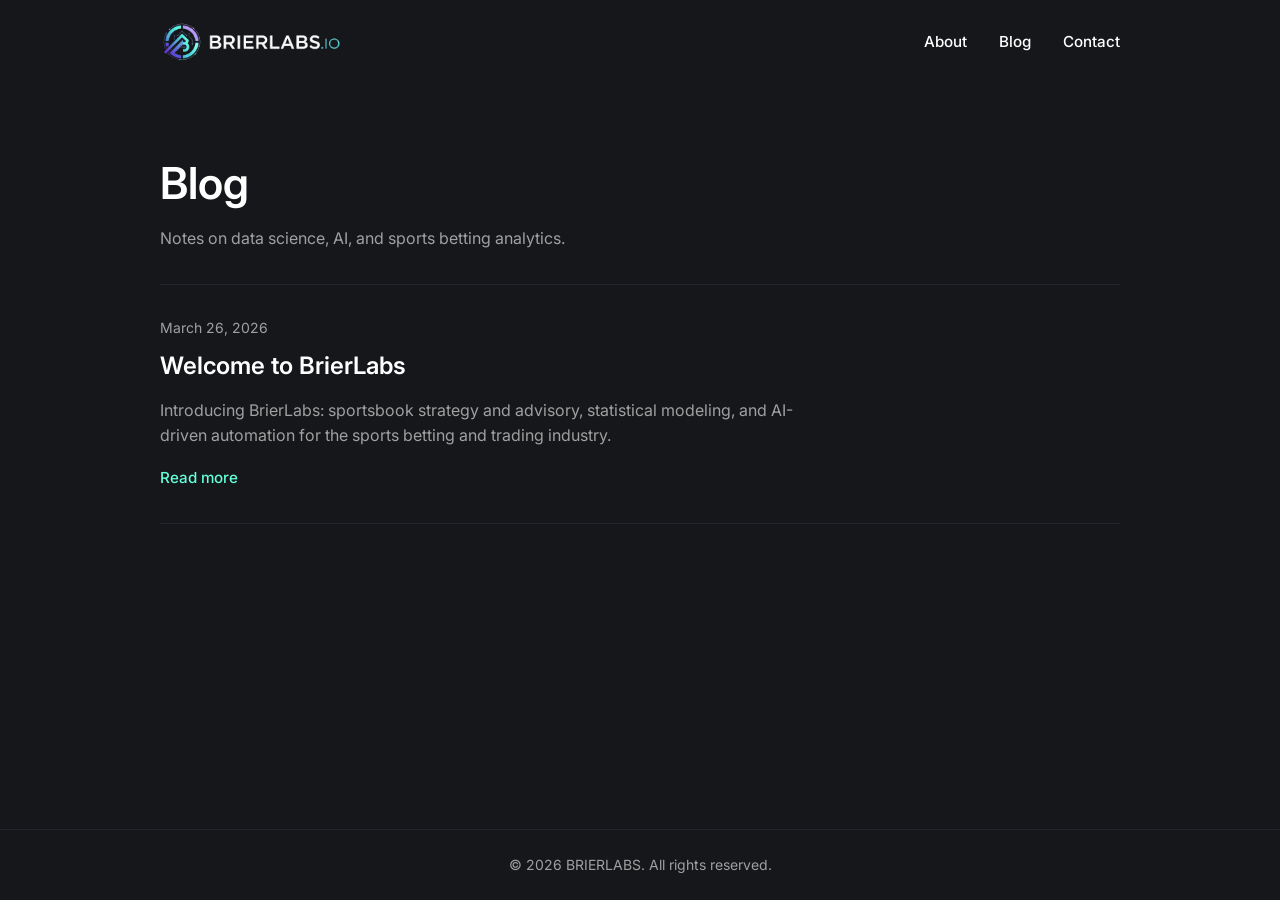
==== blog/index.html @ 281092f9 "brand alignment" ====
<!DOCTYPE html>
<html lang="en">
<head>
  <meta charset="UTF-8">
  <meta name="viewport" content="width=device-width, initial-scale=1.0">
  <title>Blog — BRIERLABS.IO</title>
  <link rel="icon" type="image/png" href="../assets/logo.png">
  <link rel="apple-touch-icon" href="../assets/logo.png">
  <meta name="description" content="Notes on data science, AI, and sports betting analytics from BrierLabs — modeling, pricing, and building with modern AI tools.">
  <link rel="canonical" href="https://brierlabs.io/blog/">
  <link rel="preconnect" href="https://fonts.googleapis.com">
  <link rel="preconnect" href="https://fonts.gstatic.com" crossorigin>
  <link href="https://fonts.googleapis.com/css2?family=Inter:wght@300;400;500;600;700&display=swap" rel="stylesheet">
  <link rel="stylesheet" href="../styles.css?v=5">
</head>
<body>
  <header class="site-header">
    <a href="/" class="logo">
      <img src="../assets/logo_header.png" alt="BrierLabs" class="logo-img">
    </a>
    <nav>
      <a href="/#about">About</a>
      <a href="/blog/">Blog</a>
      <a href="/#contact">Contact</a>
    </nav>
  </header>

  <main>
    <section class="blog-header">
      <h1>Blog</h1>
      <p class="blog-intro">Notes on data science, AI, and sports betting analytics.</p>
    </section>

    <section class="blog-list">
      <article class="blog-card">
        <time class="blog-date" datetime="2026-03-26">March 26, 2026</time>
        <h2><a href="welcome-to-brierlabs.html">Welcome to BrierLabs</a></h2>
        <p>Introducing BrierLabs: sportsbook strategy and advisory, statistical modeling, and AI-driven automation for the sports betting and trading industry.</p>
        <a href="welcome-to-brierlabs.html" class="blog-read-more">Read more</a>
      </article>
    </section>
  </main>

  <footer class="site-footer">
    <p>&copy; <span id="year"></span> BRIERLABS. All rights reserved.</p>
  </footer>

  <script>
    document.getElementById('year').textContent = new Date().getFullYear();
  </script>
</body>
</html>
---- styles.css ----
/* BRIERLABS.IO — harmonized with logo */
:root {
  --bg: #16171b;
  --surface: #23252c;
  --text: #ffffff;
  --text-muted: #a0a0a0;
  --accent-cyan: #64ffda;
  --accent-purple: #6a5ae0;
  --accent-soft: rgba(100, 255, 218, 0.15);
}

*,
*::before,
*::after {
  box-sizing: border-box;
}

html {
  scroll-behavior: smooth;
}

body {
  margin: 0;
  font-family: 'Inter', system-ui, sans-serif;
  font-weight: 400;
  background: var(--bg);
  color: var(--text);
  line-height: 1.6;
  min-height: 100vh;
  display: flex;
  flex-direction: column;
}

/* Header */
.site-header {
  display: flex;
  justify-content: space-between;
  align-items: center;
  padding: 1.25rem 2rem;
  max-width: 64rem;
  margin: 0 auto;
  width: 100%;
}

.logo {
  display: flex;
  align-items: center;
  text-decoration: none;
}

.logo-img {
  display: block;
  height: 44px;
  width: auto;
  object-fit: contain;
  object-position: left center;
}

.site-header nav {
  display: flex;
  gap: 2rem;
}

.site-header nav a {
  color: var(--text);
  text-decoration: none;
  font-weight: 500;
  font-size: 0.95rem;
  transition: color 0.2s ease;
}

.site-header nav a:hover {
  color: var(--accent-cyan);
}

/* Main */
main {
  flex: 1;
  max-width: 64rem;
  margin: 0 auto;
  padding: 0 2rem 4rem;
  width: 100%;
}

/* Hero */
.hero {
  padding: 6rem 0 5rem;
  text-align: center;
}

.hero h1 {
  font-family: 'Inter', sans-serif;
  font-size: clamp(2.5rem, 6vw, 4rem);
  font-weight: 600;
  margin: 0 0 1rem;
  letter-spacing: -0.02em;
  line-height: 1.15;
}

.hero .tagline {
  font-size: 1.2rem;
  color: var(--text-muted);
  max-width: 32rem;
  margin: 0 auto 2rem;
  font-weight: 300;
}

.cta {
  display: inline-block;
  padding: 0.75rem 1.75rem;
  background: linear-gradient(135deg, var(--accent-cyan), var(--accent-purple));
  color: var(--bg);
  text-decoration: none;
  font-weight: 600;
  border-radius: 6px;
  transition: opacity 0.2s ease, transform 0.2s ease;
}

.cta:hover {
  opacity: 0.9;
  transform: translateY(-1px);
}

/* Sections */
.about,
.contact {
  padding: 3rem 0;
  border-top: 1px solid var(--surface);
}

.about h2,
.contact h2 {
  font-family: 'Inter', sans-serif;
  font-size: 1.5rem;
  font-weight: 600;
  margin: 0 0 0.75rem;
}

.about p,
.contact p {
  color: var(--text-muted);
  margin: 0 0 1rem;
  max-width: 40rem;
}

.about-lead {
  font-size: 1.1rem;
  max-width: 42rem;
}

.founder-profile {
  display: grid;
  grid-template-columns: minmax(200px, 280px) 1fr;
  gap: 2.5rem;
  align-items: start;
  margin: 2.5rem 0 3rem;
  padding: 2rem 0;
  border-top: 1px solid var(--surface);
  border-bottom: 1px solid var(--surface);
}

.founder-photo {
  width: 100%;
  max-width: 280px;
  aspect-ratio: 1;
  object-fit: cover;
  border-radius: 8px;
  border: 1px solid var(--surface);
}

.founder-bio p {
  max-width: none;
}

.founder-bio p:last-child {
  margin-bottom: 0;
}

.services-heading {
  font-size: 1.25rem;
  font-weight: 600;
  margin: 0 0 1.5rem;
}

.services-grid {
  display: grid;
  grid-template-columns: repeat(auto-fit, minmax(240px, 1fr));
  gap: 1.5rem;
}

.service-item {
  padding: 1.5rem;
  background: var(--surface);
  border-radius: 8px;
}

.service-item h3 {
  font-size: 1.1rem;
  font-weight: 600;
  margin: 0 0 0.5rem;
}

.service-item p {
  margin: 0;
  font-size: 0.95rem;
  max-width: none;
}

.contact .calendly-inline-widget {
  margin-top: 1.5rem;
  width: 100%;
  max-width: 100%;
}

/* Footer */
.site-footer {
  padding: 1.5rem 2rem;
  border-top: 1px solid var(--surface);
  text-align: center;
}

.site-footer p {
  margin: 0;
  font-size: 0.875rem;
  color: var(--text-muted);
}

/* Blog */
.blog-header {
  padding: 4rem 0 2rem;
}

.blog-header h1 {
  font-size: clamp(2rem, 5vw, 2.75rem);
  font-weight: 600;
  margin: 0 0 0.5rem;
}

.blog-intro {
  color: var(--text-muted);
  margin: 0;
  max-width: 40rem;
}

.blog-list {
  padding: 2rem 0 4rem;
  border-top: 1px solid var(--surface);
}

.blog-card {
  padding: 2rem 0;
  border-bottom: 1px solid var(--surface);
}

.blog-card:first-child {
  padding-top: 0;
}

.blog-date {
  display: block;
  font-size: 0.875rem;
  color: var(--text-muted);
  margin-bottom: 0.5rem;
}

.blog-card h2 {
  font-size: 1.5rem;
  font-weight: 600;
  margin: 0 0 0.75rem;
}

.blog-card h2 a {
  color: var(--text);
  text-decoration: none;
  transition: color 0.2s ease;
}

.blog-card h2 a:hover {
  color: var(--accent-cyan);
}

.blog-card p {
  color: var(--text-muted);
  margin: 0 0 1rem;
  max-width: 40rem;
}

.blog-read-more {
  color: var(--accent-cyan);
  text-decoration: none;
  font-weight: 500;
  font-size: 0.95rem;
}

.blog-read-more:hover {
  text-decoration: underline;
}

.blog-post {
  padding: 3rem 0 4rem;
  max-width: 42rem;
}

.blog-back {
  display: inline-block;
  color: var(--text-muted);
  text-decoration: none;
  font-size: 0.95rem;
  margin-bottom: 1.5rem;
  transition: color 0.2s ease;
}

.blog-back:hover {
  color: var(--accent-cyan);
}

.blog-post h1 {
  font-size: clamp(2rem, 5vw, 2.75rem);
  font-weight: 600;
  margin: 0 0 1.5rem;
  line-height: 1.2;
}

.blog-post h2 {
  font-size: 1.35rem;
  font-weight: 600;
  margin: 2rem 0 0.75rem;
}

.blog-post p,
.blog-post li {
  color: var(--text-muted);
  margin: 0 0 1rem;
}

.blog-post ul {
  margin: 0 0 1.5rem;
  padding-left: 1.25rem;
}

.blog-post li {
  margin-bottom: 0.5rem;
}

.blog-post .cta {
  margin-top: 2rem;
}

@media (max-width: 640px) {
  .site-header,
  main {
    padding-left: 1.25rem;
    padding-right: 1.25rem;
  }

  .logo-img {
    height: 36px;
  }

  .hero {
    padding: 4rem 0 3rem;
  }

  .site-header nav {
    gap: 1.25rem;
  }

  .founder-profile {
    grid-template-columns: 1fr;
    gap: 1.5rem;
    margin: 2rem 0;
    padding: 1.5rem 0;
  }

  .founder-photo {
    max-width: 220px;
    margin: 0 auto;
  }
}
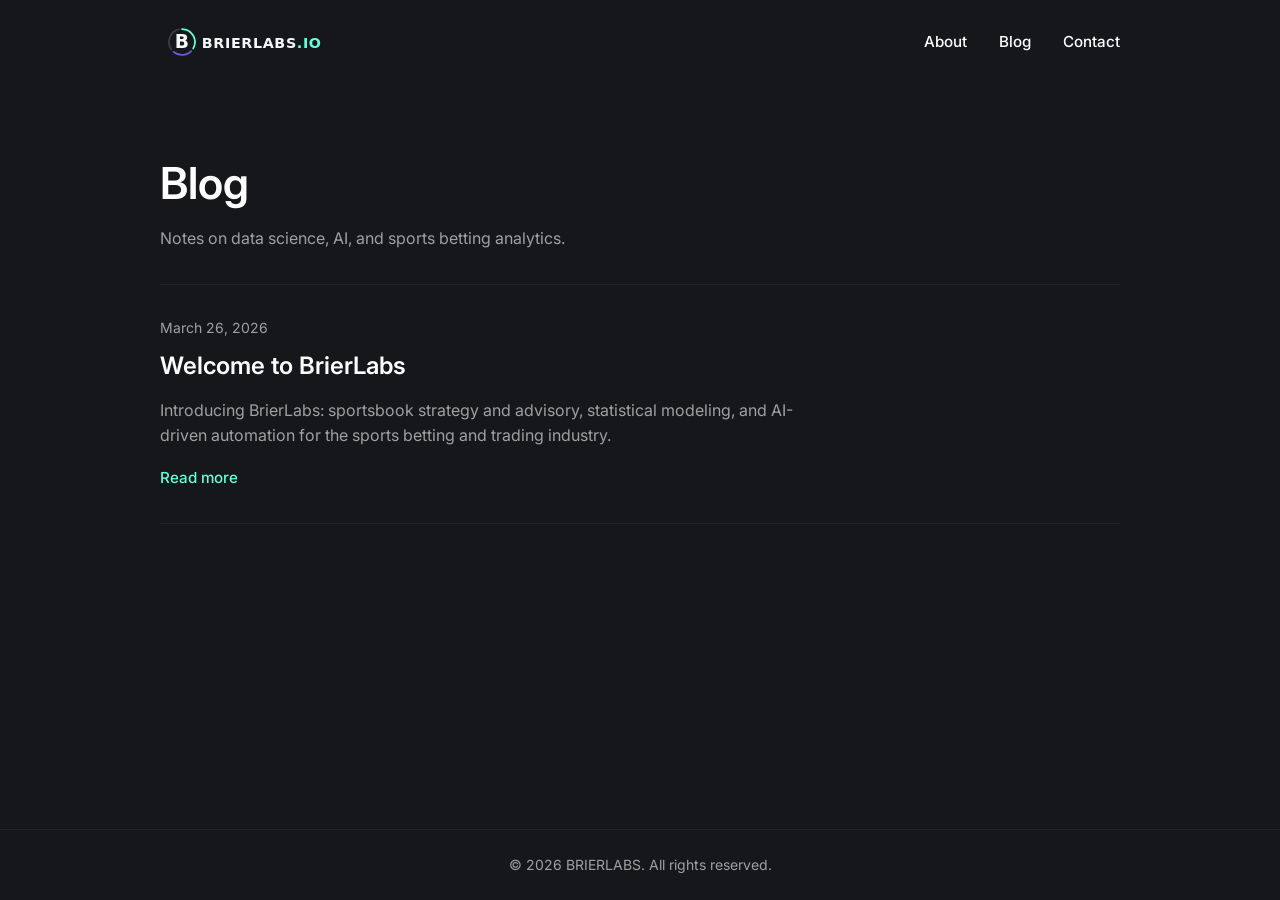
==== commit a8ab8a43: "Switch to Gauge logo concept: SVG lockup, new favicon/touch icon/og-image, retire old logo Co-author" ====
--- a/blog/index.html
+++ b/blog/index.html
@@ -5,8 +5,8 @@
   <meta charset="UTF-8">
   <meta name="viewport" content="width=device-width, initial-scale=1.0">
   <title>Blog — BRIERLABS.IO</title>
-  <link rel="icon" type="image/png" href="../assets/logo.png">
-  <link rel="apple-touch-icon" href="../assets/logo.png">
+  <link rel="icon" type="image/png" sizes="32x32" href="../assets/favicon-32.png">
+  <link rel="apple-touch-icon" href="../assets/apple-touch-icon.png">
   <meta name="description" content="Notes on data science, AI, and sports betting analytics from BrierLabs — modeling, pricing, and building with modern AI tools.">
   <link rel="canonical" href="https://brierlabs.io/blog/">
   <link rel="preconnect" href="https://fonts.googleapis.com">
@@ -17,7 +17,7 @@
 <body>
   <header class="site-header">
     <a href="/" class="logo">
-      <img src="../assets/logo_header.png" alt="BrierLabs" class="logo-img">
+      <img src="../assets/brierlabs_lockup.svg" alt="BrierLabs" class="logo-img">
     </a>
     <nav>
       <a href="/#about">About</a>
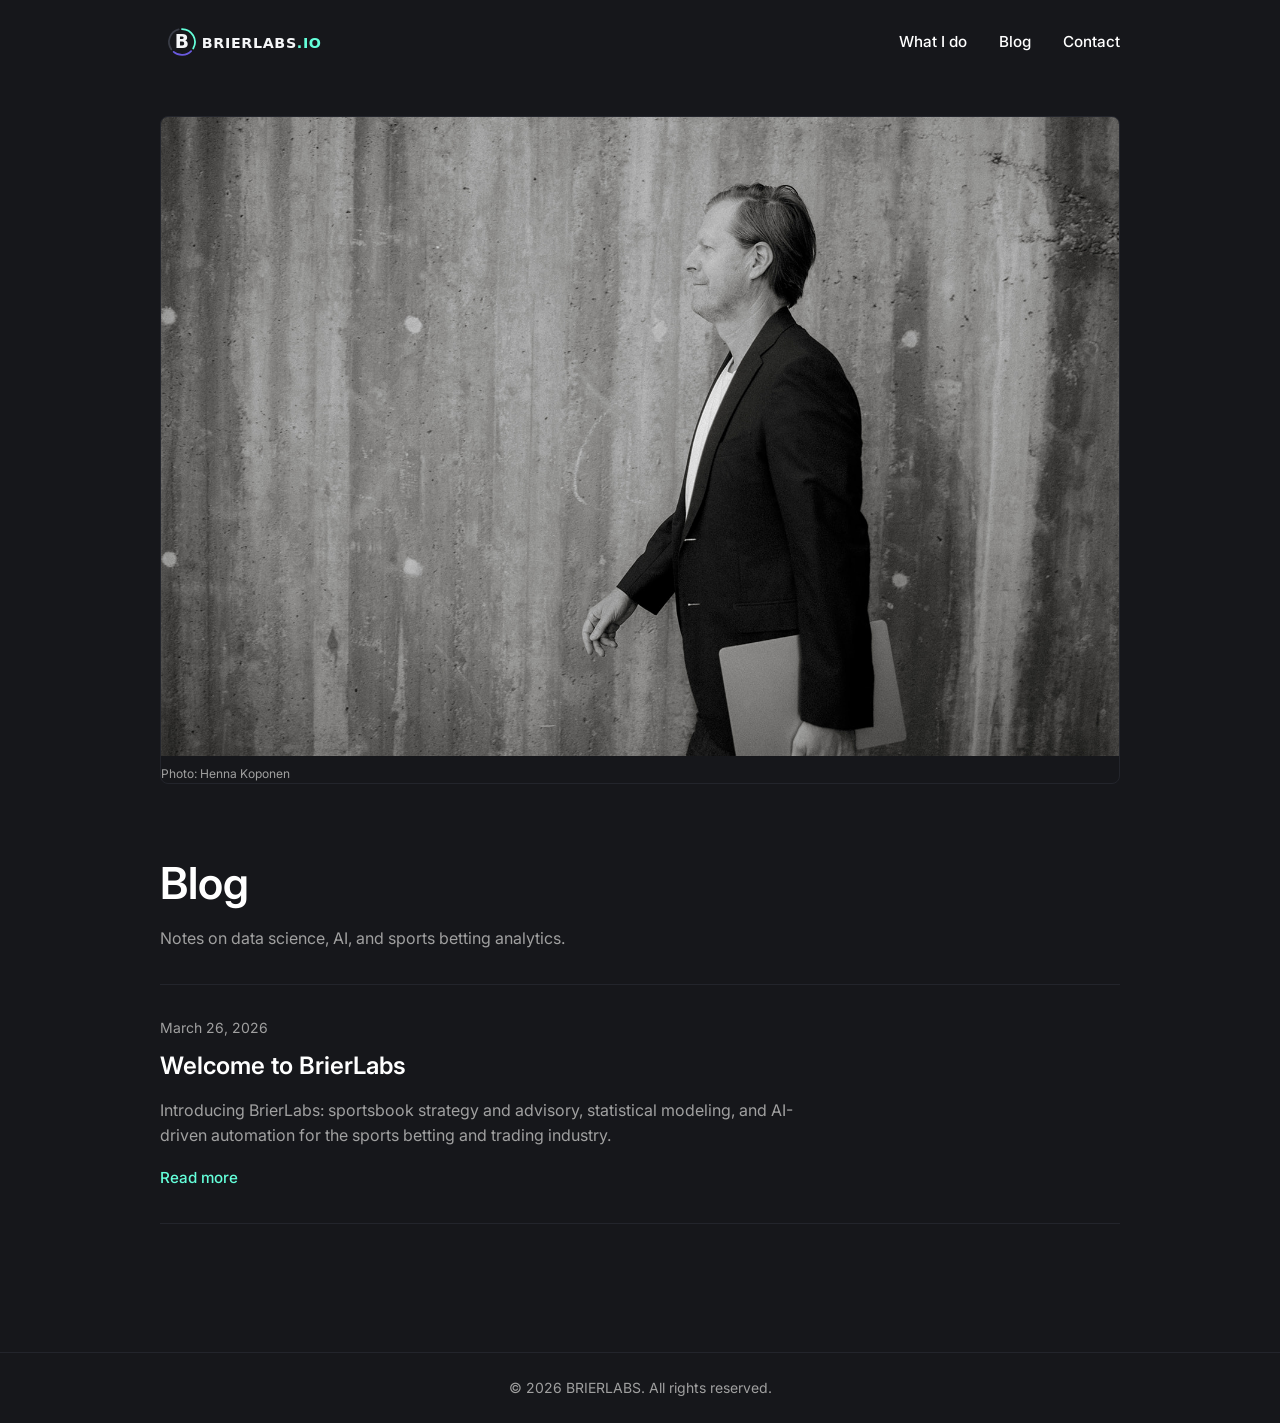
==== commit 1f83eb11: "Update site photos, rename About to What I do, and add photo credits. Replace the old profile image " ====
--- a/blog/index.html
+++ b/blog/index.html
@@ -12,7 +12,7 @@
   <link rel="preconnect" href="https://fonts.googleapis.com">
   <link rel="preconnect" href="https://fonts.gstatic.com" crossorigin>
   <link href="https://fonts.googleapis.com/css2?family=Inter:wght@300;400;500;600;700&display=swap" rel="stylesheet">
-  <link rel="stylesheet" href="../styles.css?v=5">
+  <link rel="stylesheet" href="../styles.css?v=7">
 </head>
 <body>
   <header class="site-header">
@@ -20,13 +20,18 @@
       <img src="../assets/brierlabs_lockup.svg" alt="BrierLabs" class="logo-img">
     </a>
     <nav>
-      <a href="/#about">About</a>
+      <a href="/#what-i-do">What I do</a>
       <a href="/blog/">Blog</a>
       <a href="/#contact">Contact</a>
     </nav>
   </header>
 
   <main>
+    <figure class="blog-feature-photo">
+      <img src="../assets/niko-walking.jpg" alt="Niko Marttinen, founder of BrierLabs" width="1600" height="1067">
+      <figcaption class="photo-credit">Photo: Henna Koponen</figcaption>
+    </figure>
+
     <section class="blog-header">
       <h1>Blog</h1>
       <p class="blog-intro">Notes on data science, AI, and sports betting analytics.</p>
--- a/styles.css
+++ b/styles.css
@@ -84,7 +84,7 @@
 
 /* Hero */
 .hero {
-  padding: 6rem 0 5rem;
+  padding: 6rem 0 3rem;
   text-align: center;
 }
 
@@ -122,13 +122,13 @@
 }
 
 /* Sections */
-.about,
+.what-i-do,
 .contact {
-  padding: 3rem 0;
+  padding: 2rem 0 3rem;
   border-top: 1px solid var(--surface);
 }
 
-.about h2,
+.what-i-do h2,
 .contact h2 {
   font-family: 'Inter', sans-serif;
   font-size: 1.5rem;
@@ -136,14 +136,14 @@
   margin: 0 0 0.75rem;
 }
 
-.about p,
+.what-i-do p,
 .contact p {
   color: var(--text-muted);
   margin: 0 0 1rem;
   max-width: 40rem;
 }
 
-.about-lead {
+.what-i-do-lead {
   font-size: 1.1rem;
   max-width: 42rem;
 }
@@ -159,13 +159,25 @@
   border-bottom: 1px solid var(--surface);
 }
 
+.founder-photo-wrap {
+  margin: 0;
+  max-width: 280px;
+}
+
 .founder-photo {
+  display: block;
   width: 100%;
   max-width: 280px;
-  aspect-ratio: 1;
-  object-fit: cover;
+  height: auto;
   border-radius: 8px;
   border: 1px solid var(--surface);
+}
+
+.photo-credit {
+  margin: 0.5rem 0 0;
+  font-size: 0.75rem;
+  color: var(--text-muted);
+  text-align: left;
 }
 
 .founder-bio p {
@@ -226,6 +238,22 @@
 }
 
 /* Blog */
+.blog-feature-photo {
+  margin: 2rem 0 0;
+  padding: 0;
+  width: 100%;
+  border-radius: 8px;
+  overflow: hidden;
+  border: 1px solid var(--surface);
+}
+
+.blog-feature-photo img {
+  display: block;
+  width: 100%;
+  max-width: 1600px;
+  height: auto;
+}
+
 .blog-header {
   padding: 4rem 0 2rem;
 }
@@ -372,8 +400,12 @@
     padding: 1.5rem 0;
   }
 
-  .founder-photo {
+  .founder-photo-wrap {
     max-width: 220px;
     margin: 0 auto;
   }
-}
+
+  .blog-feature-photo {
+    margin-top: 1.5rem;
+  }
+}
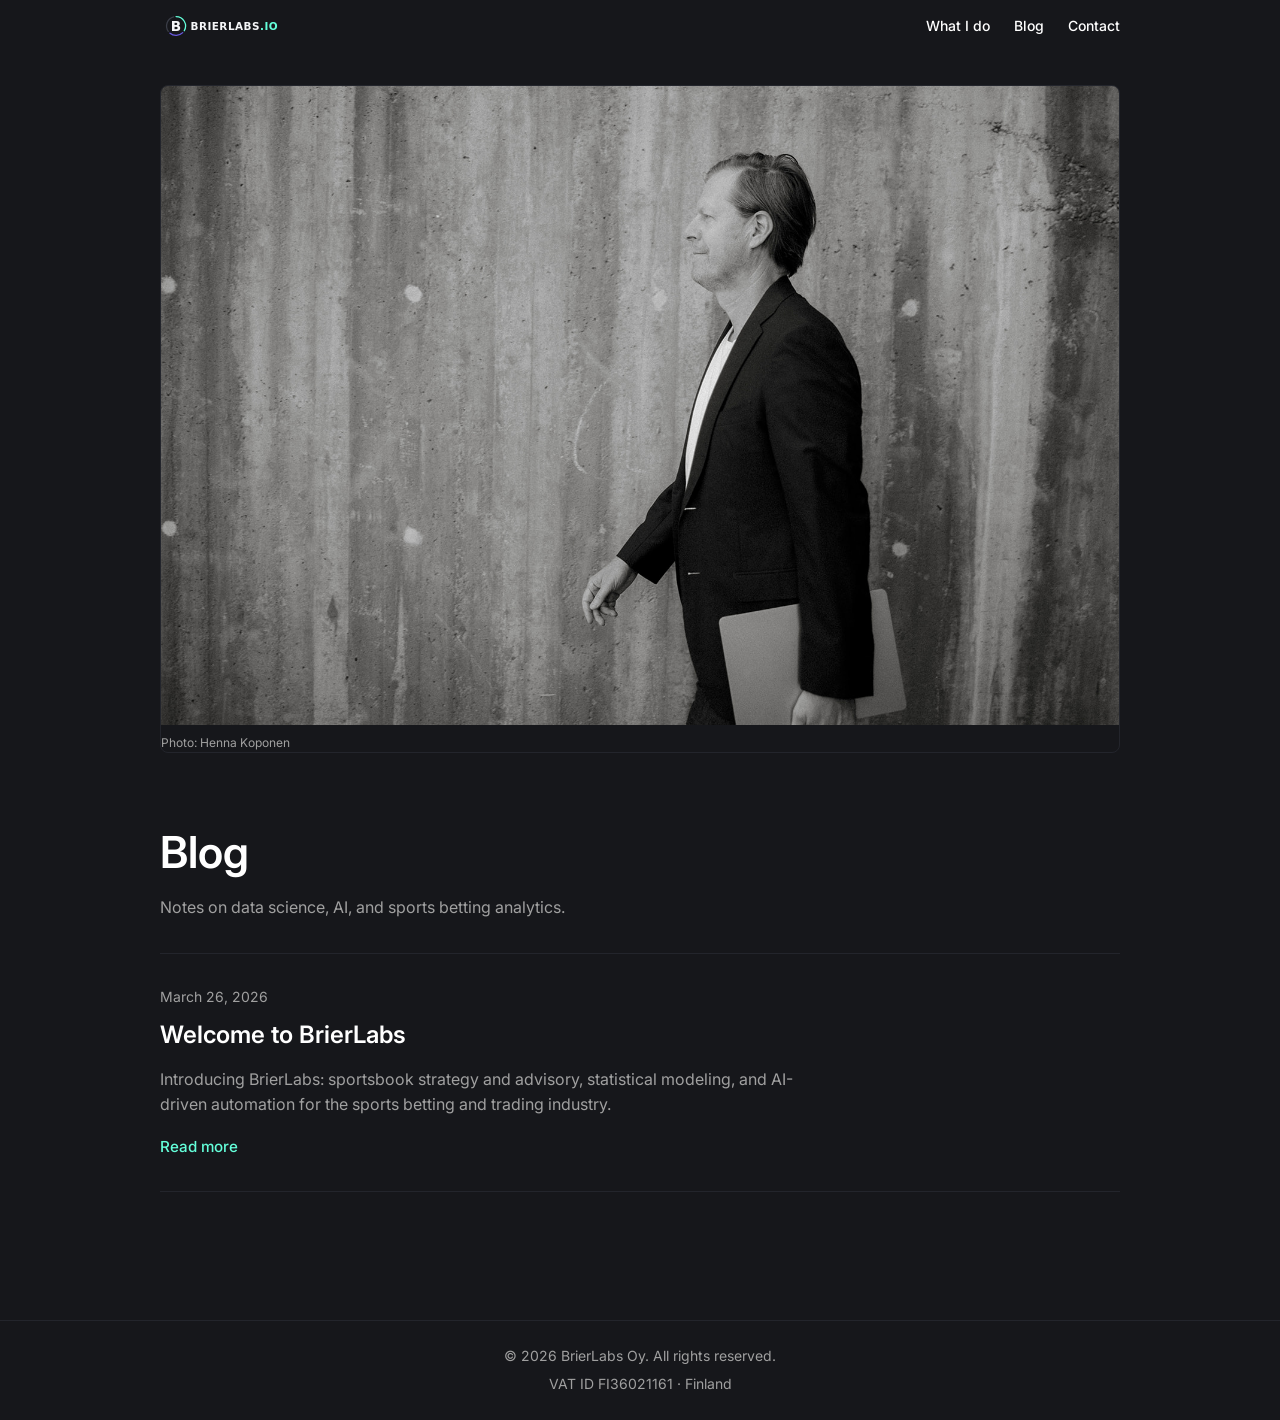
==== commit e9dedc4a: "Lead the site with sports betting and AI engineering. Put sportsbook services first, name the compan" ====
--- a/blog/index.html
+++ b/blog/index.html
@@ -12,7 +12,7 @@
   <link rel="preconnect" href="https://fonts.googleapis.com">
   <link rel="preconnect" href="https://fonts.gstatic.com" crossorigin>
   <link href="https://fonts.googleapis.com/css2?family=Inter:wght@300;400;500;600;700&display=swap" rel="stylesheet">
-  <link rel="stylesheet" href="../styles.css?v=7">
+  <link rel="stylesheet" href="../styles.css?v=10">
 </head>
 <body>
   <header class="site-header">
@@ -40,15 +40,16 @@
     <section class="blog-list">
       <article class="blog-card">
         <time class="blog-date" datetime="2026-03-26">March 26, 2026</time>
-        <h2><a href="welcome-to-brierlabs.html">Welcome to BrierLabs</a></h2>
+        <h2><a href="welcome-to-brierlabs/">Welcome to BrierLabs</a></h2>
         <p>Introducing BrierLabs: sportsbook strategy and advisory, statistical modeling, and AI-driven automation for the sports betting and trading industry.</p>
-        <a href="welcome-to-brierlabs.html" class="blog-read-more">Read more</a>
+        <a href="welcome-to-brierlabs/" class="blog-read-more">Read more</a>
       </article>
     </section>
   </main>
 
   <footer class="site-footer">
-    <p>&copy; <span id="year"></span> BRIERLABS. All rights reserved.</p>
+    <p>&copy; <span id="year"></span> BrierLabs Oy. All rights reserved.</p>
+    <p>VAT ID FI36021161 · Finland</p>
   </footer>
 
   <script>
--- a/styles.css
+++ b/styles.css
@@ -36,7 +36,7 @@
   display: flex;
   justify-content: space-between;
   align-items: center;
-  padding: 1.25rem 2rem;
+  padding: 0.65rem 2rem;
   max-width: 64rem;
   margin: 0 auto;
   width: 100%;
@@ -50,7 +50,7 @@
 
 .logo-img {
   display: block;
-  height: 44px;
+  height: 32px;
   width: auto;
   object-fit: contain;
   object-position: left center;
@@ -58,14 +58,14 @@
 
 .site-header nav {
   display: flex;
-  gap: 2rem;
+  gap: 1.5rem;
 }
 
 .site-header nav a {
   color: var(--text);
   text-decoration: none;
   font-weight: 500;
-  font-size: 0.95rem;
+  font-size: 0.875rem;
   transition: color 0.2s ease;
 }
 
@@ -86,6 +86,15 @@
 .hero {
   padding: 6rem 0 3rem;
   text-align: center;
+}
+
+.hero-eyebrow {
+  margin: 0 0 1rem;
+  font-size: 0.85rem;
+  font-weight: 600;
+  letter-spacing: 0.12em;
+  text-transform: uppercase;
+  color: var(--accent-cyan);
 }
 
 .hero h1 {
@@ -196,7 +205,7 @@
 
 .services-grid {
   display: grid;
-  grid-template-columns: repeat(auto-fit, minmax(240px, 1fr));
+  grid-template-columns: repeat(2, minmax(0, 1fr));
   gap: 1.5rem;
 }
 
@@ -216,6 +225,54 @@
   margin: 0;
   font-size: 0.95rem;
   max-width: none;
+}
+
+.client-card {
+  display: flex;
+  gap: 1.25rem;
+  align-items: flex-start;
+  max-width: 42rem;
+  margin: 0 0 2.5rem;
+  padding: 1.5rem;
+  background: var(--surface);
+  border-radius: 8px;
+}
+
+.client-mark {
+  flex: 0 0 auto;
+  width: 56px;
+  height: 56px;
+  padding: 8px;
+  background: #0e0f12;
+  border-radius: 8px;
+}
+
+.client-card h3 {
+  font-size: 1.1rem;
+  font-weight: 600;
+  margin: 0 0 0.15rem;
+}
+
+.client-card h3 a {
+  color: var(--text);
+  text-decoration: none;
+}
+
+.client-card h3 a:hover {
+  color: var(--accent-cyan);
+}
+
+.what-i-do .client-kicker {
+  font-size: 0.875rem;
+  margin-bottom: 0.5rem;
+}
+
+.client-card p:last-child {
+  margin-bottom: 0;
+}
+
+.contact a:not(.cta) {
+  color: var(--accent-cyan);
 }
 
 .contact .calendly-inline-widget {
@@ -232,9 +289,22 @@
 }
 
 .site-footer p {
-  margin: 0;
+  margin: 0.35rem 0 0;
   font-size: 0.875rem;
   color: var(--text-muted);
+}
+
+.site-footer p:first-child {
+  margin-top: 0;
+}
+
+.site-footer a {
+  color: var(--text-muted);
+  text-decoration: none;
+}
+
+.site-footer a:hover {
+  color: var(--accent-cyan);
 }
 
 /* Blog */
@@ -359,6 +429,10 @@
 .blog-post li {
   color: var(--text-muted);
   margin: 0 0 1rem;
+}
+
+.blog-post a:not(.cta):not(.blog-back) {
+  color: var(--accent-cyan);
 }
 
 .blog-post ul {
@@ -382,7 +456,7 @@
   }
 
   .logo-img {
-    height: 36px;
+    height: 28px;
   }
 
   .hero {
@@ -391,6 +465,10 @@
 
   .site-header nav {
     gap: 1.25rem;
+  }
+
+  .services-grid {
+    grid-template-columns: 1fr;
   }
 
   .founder-profile {
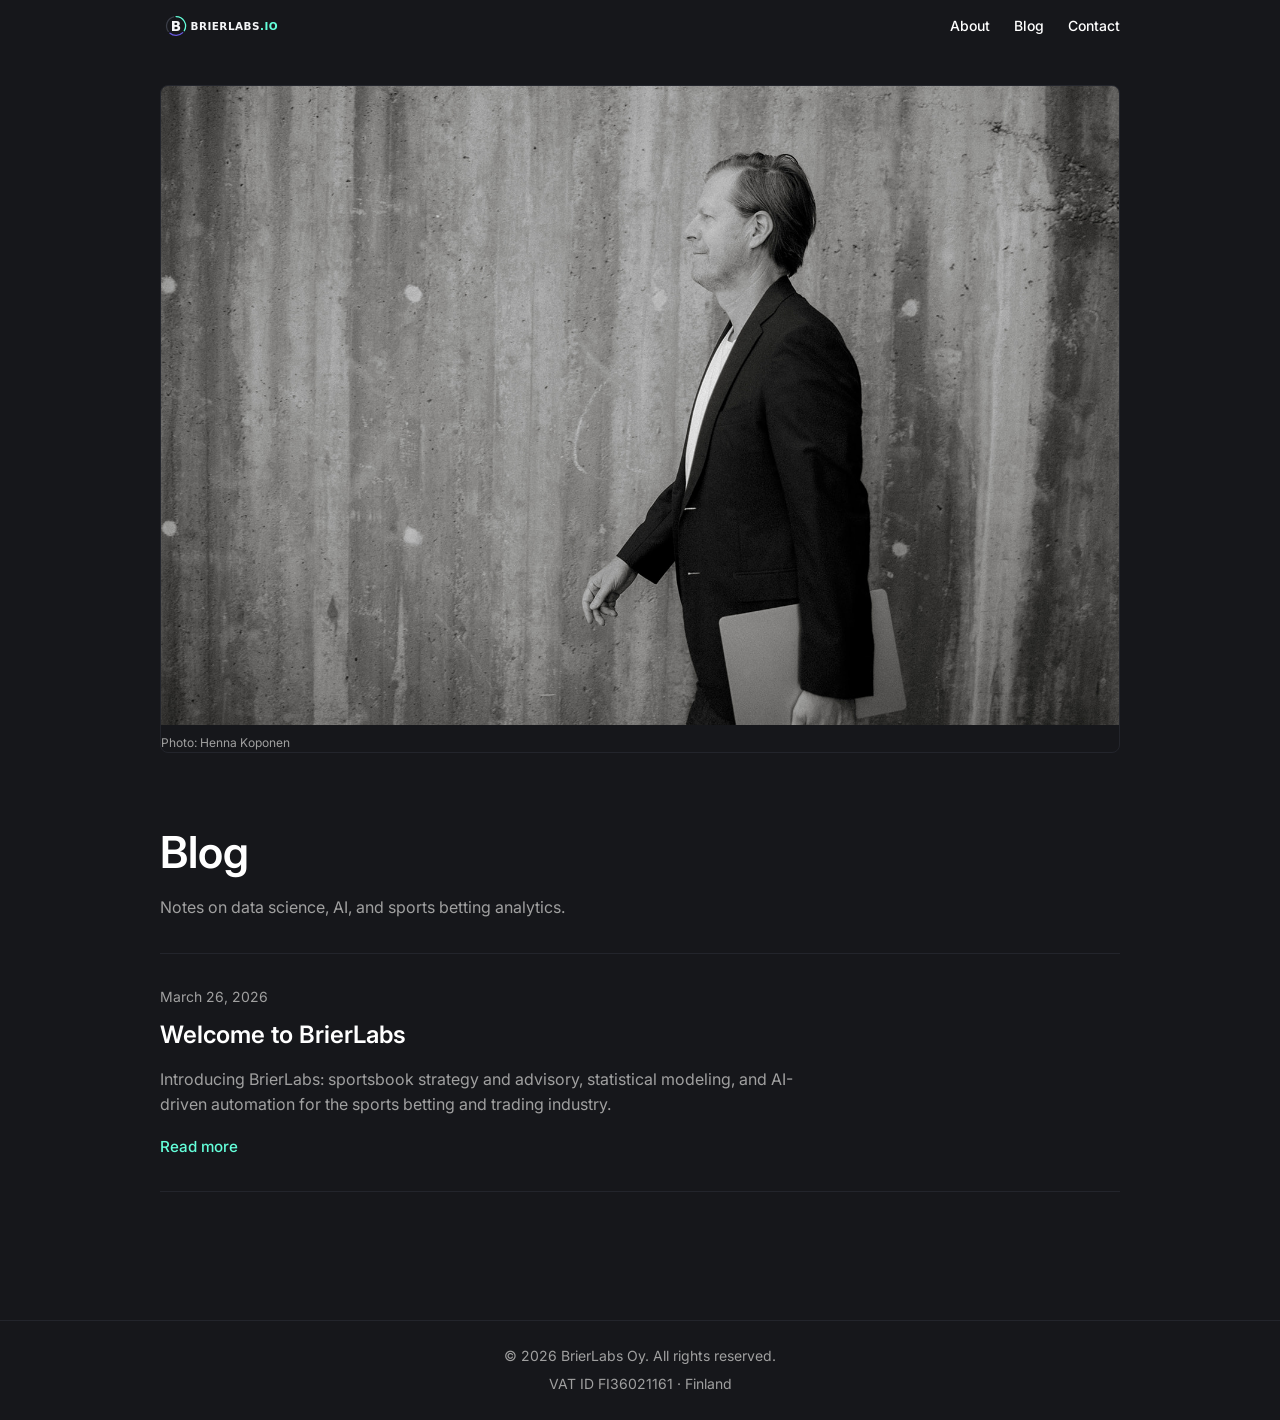
==== commit f57bdef3: "Reframe the homepage around how the practice helps. Lead with AI engineering and sportsbook decision" ====
--- a/blog/index.html
+++ b/blog/index.html
@@ -20,7 +20,7 @@
       <img src="../assets/brierlabs_lockup.svg" alt="BrierLabs" class="logo-img">
     </a>
     <nav>
-      <a href="/#what-i-do">What I do</a>
+      <a href="/#what-i-do">About</a>
       <a href="/blog/">Blog</a>
       <a href="/#contact">Contact</a>
     </nav>
--- a/styles.css
+++ b/styles.css
@@ -205,7 +205,7 @@
 
 .services-grid {
   display: grid;
-  grid-template-columns: repeat(2, minmax(0, 1fr));
+  grid-template-columns: 1fr;
   gap: 1.5rem;
 }
 
